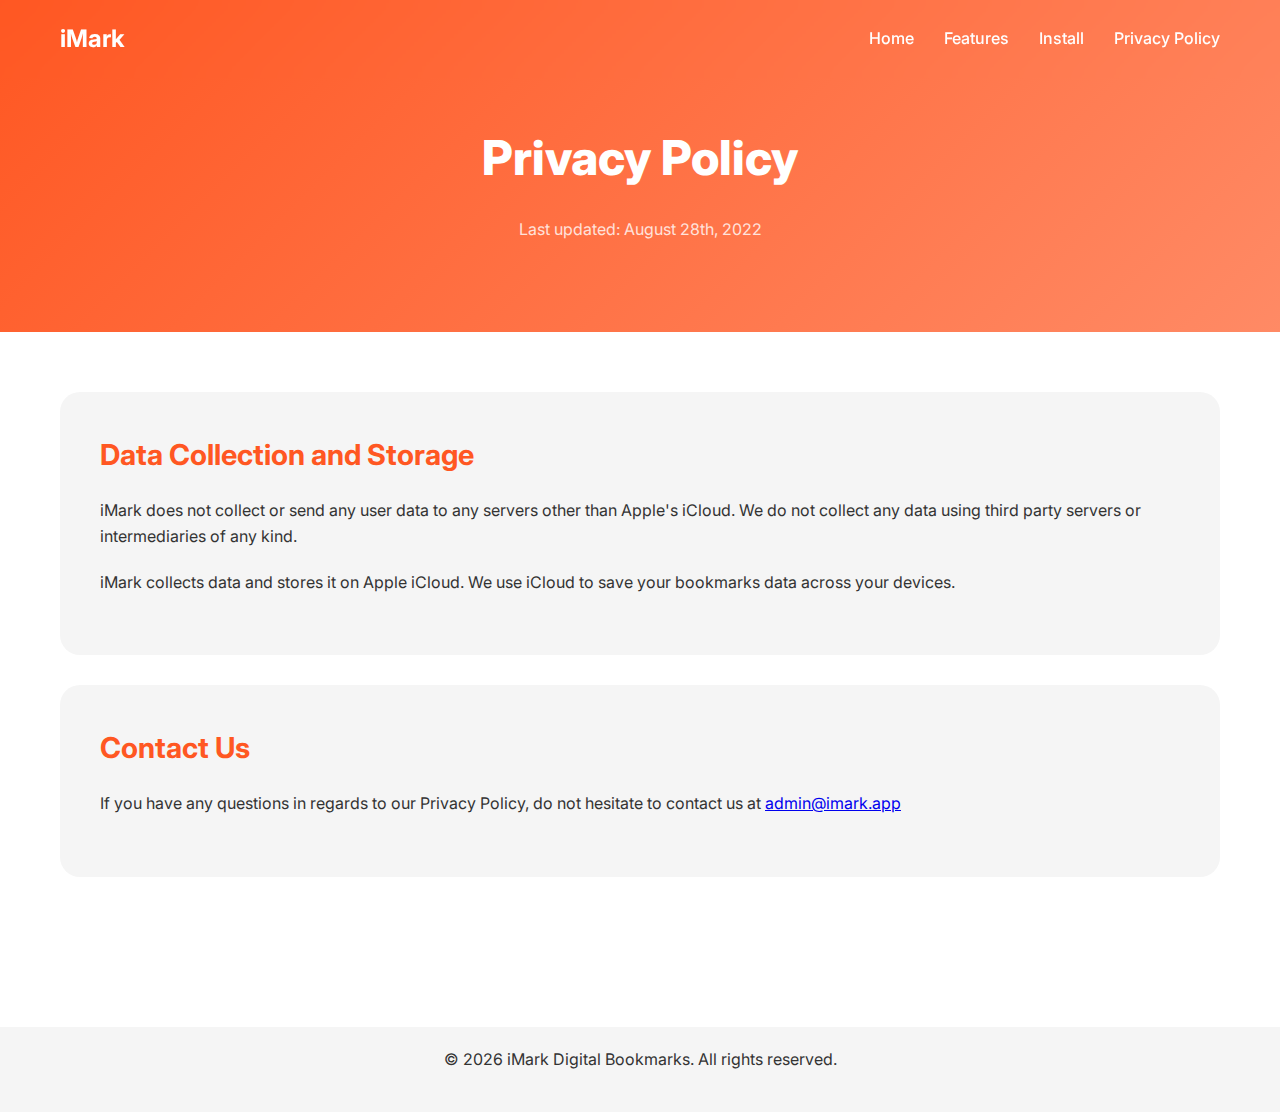
==== privacy-policy.html @ 892e3317 "New Design  text updated" ====
<!DOCTYPE html>
<html lang="en">
<head>
    <meta charset="UTF-8">
    <meta name="viewport" content="width=device-width, initial-scale=1.0">
    <title>Privacy Policy - iMark Digital Bookmarks</title>
    <style>
        :root {
            --primary-color: #ff5722;
            --secondary-color: #ff8a65;
            --background-color: #ffffff;
            --text-color: #333333;
            --card-bg: #f5f5f5;
        }
        @media (prefers-color-scheme: dark) {
            :root {
                --background-color: #1a0d00;
                --text-color: #ffffff;
                --card-bg: #2a1500;
            }
        }
        * {
            margin: 0;
            padding: 0;
            box-sizing: border-box;
        }
        body {
            font-family: 'Inter', -apple-system, system-ui, BlinkMacSystemFont, "Segoe UI", Roboto, "Helvetica Neue", Arial, sans-serif;
            background-color: var(--background-color);
            color: var(--text-color);
            line-height: 1.6;
            transition: background-color 0.3s ease, color 0.3s ease;
        }
        .container {
            max-width: 1200px;
            margin: 0 auto;
            padding: 0 20px;
        }
        header {
            padding: 20px 0;
            position: fixed;
            width: 100%;
            top: 0;
            background-color: rgba(var(--background-color-rgb), 0.8);
            backdrop-filter: blur(10px);
            z-index: 1000;
            transition: background-color 0.3s ease;
        }
        nav {
            display: flex;
            justify-content: space-between;
            align-items: center;
        }
        .logo {
            font-size: 1.5rem;
            font-weight: 700;
            text-decoration: none;
        }
        nav ul {
            display: flex;
            list-style: none;
        }
        nav ul li {
            margin-left: 30px;
        }
        nav a {
            color: white;
            text-decoration: none;
            font-size: 1rem;
            font-weight: 500;
            transition: color 0.3s ease;
        }
        nav a:hover {
            color: black;
        }
        .privacy-hero {
            background: linear-gradient(135deg, var(--primary-color), var(--secondary-color));
            color: white;
            padding: 120px 0 60px;
            text-align: center;
        }
        .privacy-content {
            padding: 60px 0;
        }
        h1 {
            font-size: 3rem;
            font-weight: 800;
            margin-bottom: 20px;
        }
        .date {
            font-size: 1rem;
            opacity: 0.8;
            margin-bottom: 30px;
        }
        .policy-card {
            background-color: var(--card-bg);
            border-radius: 20px;
            padding: 40px;
            margin-bottom: 30px;
        }
        .policy-card h2 {
            color: var(--primary-color);
            margin-bottom: 20px;
            font-size: 1.8rem;
        }
        p {
            margin-bottom: 20px;
        }
        footer {
            background-color: var(--card-bg);
            color: var(--text-color);
            padding: 20px 0;
            text-align: center;
            margin-top: 60px;
        }
        @media (max-width: 768px) {
            h1 {
                font-size: 2.5rem;
            }
            .policy-card {
                padding: 30px;
            }
        }
    </style>
    <link href="https://fonts.googleapis.com/css2?family=Inter:wght@400;500;600;700;800&display=swap" rel="stylesheet">
</head>
<body>
    <header>
        <div class="container">
            <nav>
                <a href="./" class="logo">iMark</a>
                <ul>
                    <li><a href="./">Home</a></li>
                    <li><a href="./#features">Features</a></li>
                    <li><a href="./#download">Install</a></li>
                    <li><a href="privacy-policy">Privacy Policy</a></li>
                </ul>
            </nav>
        </div>
    </header>

    <main>
        <section class="privacy-hero">
            <div class="container">
                <h1>Privacy Policy</h1>
                <p class="date">Last updated: August 28th, 2022</p>
            </div>
        </section>

        <section class="privacy-content">
            <div class="container">
                <div class="policy-card">
                    <h2>Data Collection and Storage</h2>
                    <p>iMark does not collect or send any user data to any servers other than Apple's iCloud. We do not collect any data using third party servers or intermediaries of any kind.</p>
                    <p>iMark collects data and stores it on Apple iCloud. We use iCloud to save your bookmarks data across your devices.</p>
                </div>

                <div class="policy-card">
                    <h2>Contact Us</h2>
                    <p>If you have any questions in regards to our Privacy Policy, do not hesitate to contact us at <a href="mailto:admin@imark.app">admin@imark.app</a></p>
                </div>
            </div>
        </section>
    </main>

    <footer>
        <div class="container">
            <p>&copy; <span id="year">2024</span> iMark Digital Bookmarks. All rights reserved.</p>
        </div>
    </footer>
    <script>
        document.addEventListener('DOMContentLoaded', function () {
            document.getElementById('year').textContent = new Date().getFullYear();
        });
    </script>
</body>
</html>
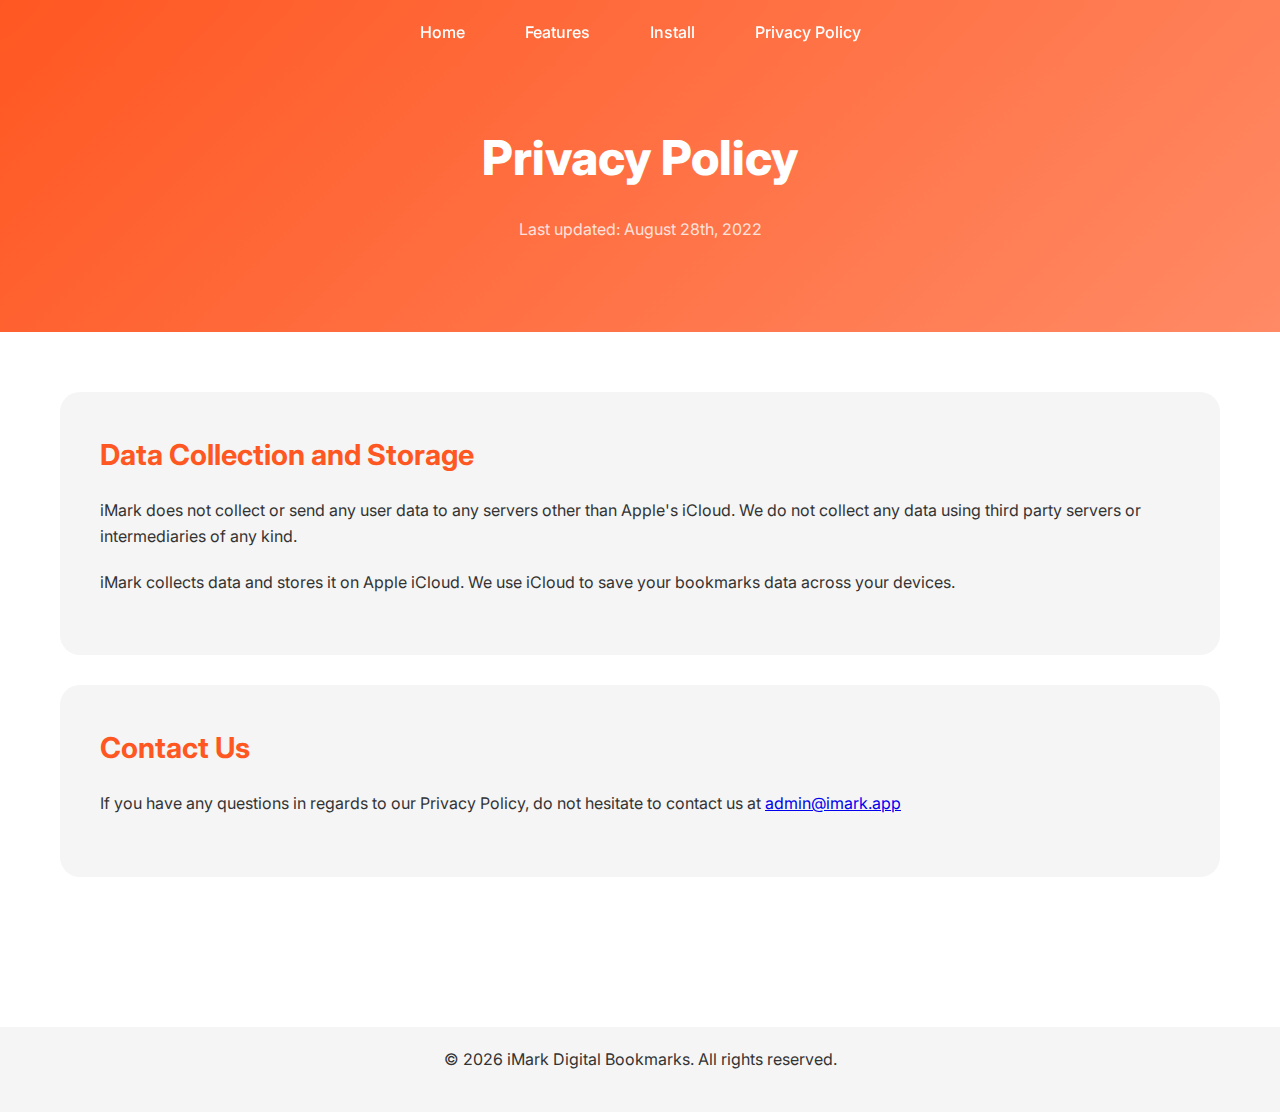
==== commit 6cfc8483: "Responsive Nav Bar" ====
--- a/privacy-policy.html
+++ b/privacy-policy.html
@@ -48,8 +48,9 @@
         }
         nav {
             display: flex;
-            justify-content: space-between;
+            justify-content: space-around;
             align-items: center;
+            text-align: center;
         }
         .logo {
             font-size: 1.5rem;
@@ -61,7 +62,7 @@
             list-style: none;
         }
         nav ul li {
-            margin-left: 30px;
+            margin: 0px 30px;
         }
         nav a {
             color: white;
@@ -128,7 +129,6 @@
     <header>
         <div class="container">
             <nav>
-                <a href="./" class="logo">iMark</a>
                 <ul>
                     <li><a href="./">Home</a></li>
                     <li><a href="./#features">Features</a></li>
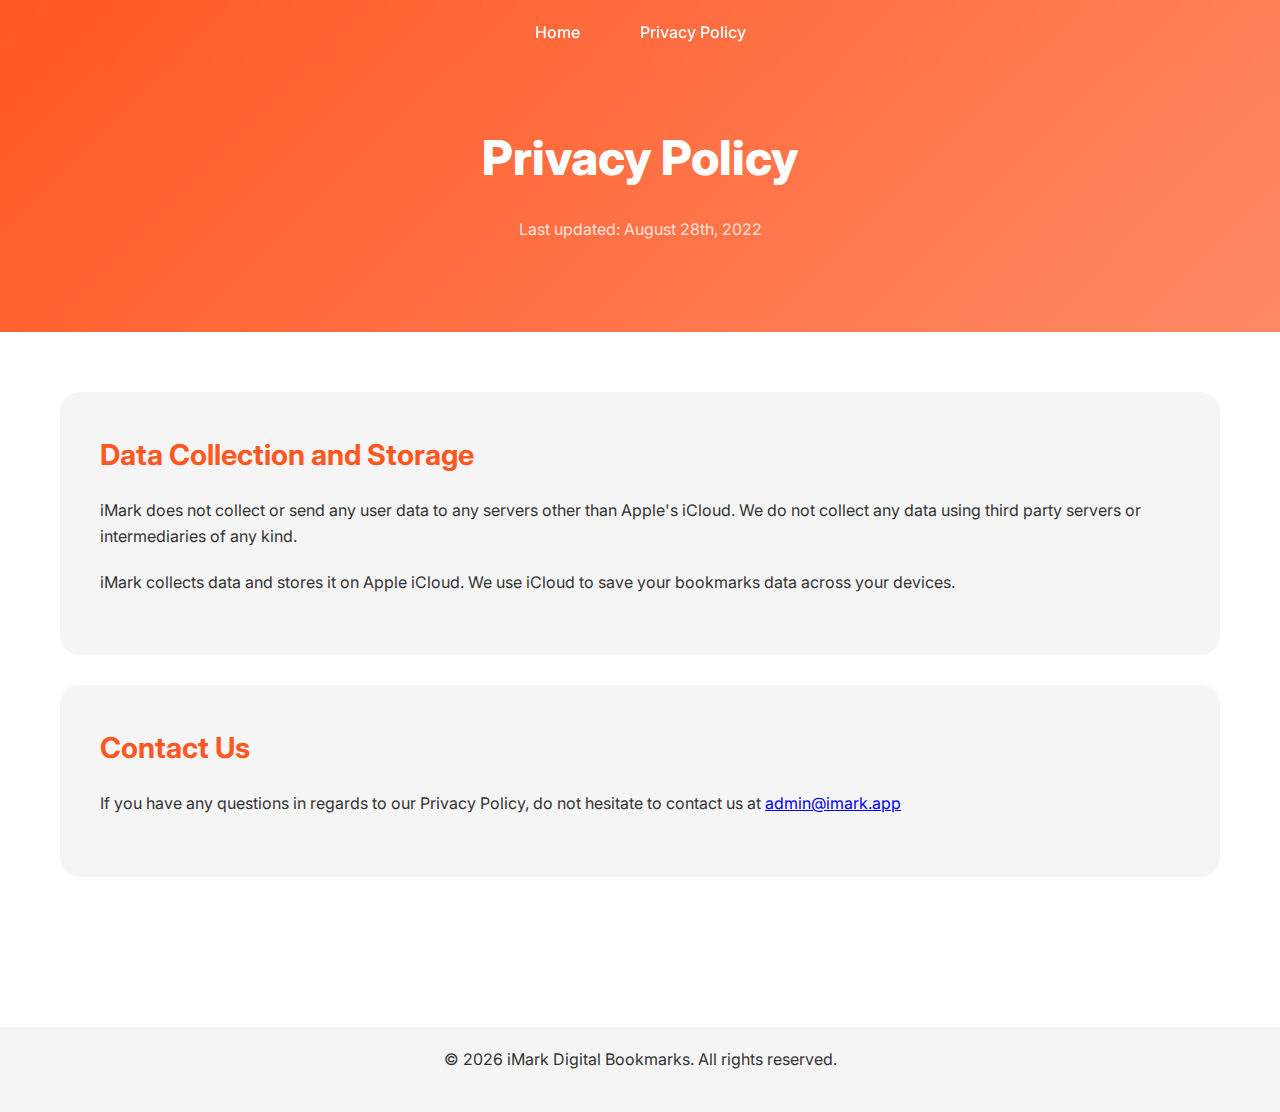
==== commit ffbe8aa8: "Remove unused nav bar buttons" ====
--- a/privacy-policy.html
+++ b/privacy-policy.html
@@ -131,8 +131,6 @@
             <nav>
                 <ul>
                     <li><a href="./">Home</a></li>
-                    <li><a href="./#features">Features</a></li>
-                    <li><a href="./#download">Install</a></li>
                     <li><a href="privacy-policy">Privacy Policy</a></li>
                 </ul>
             </nav>
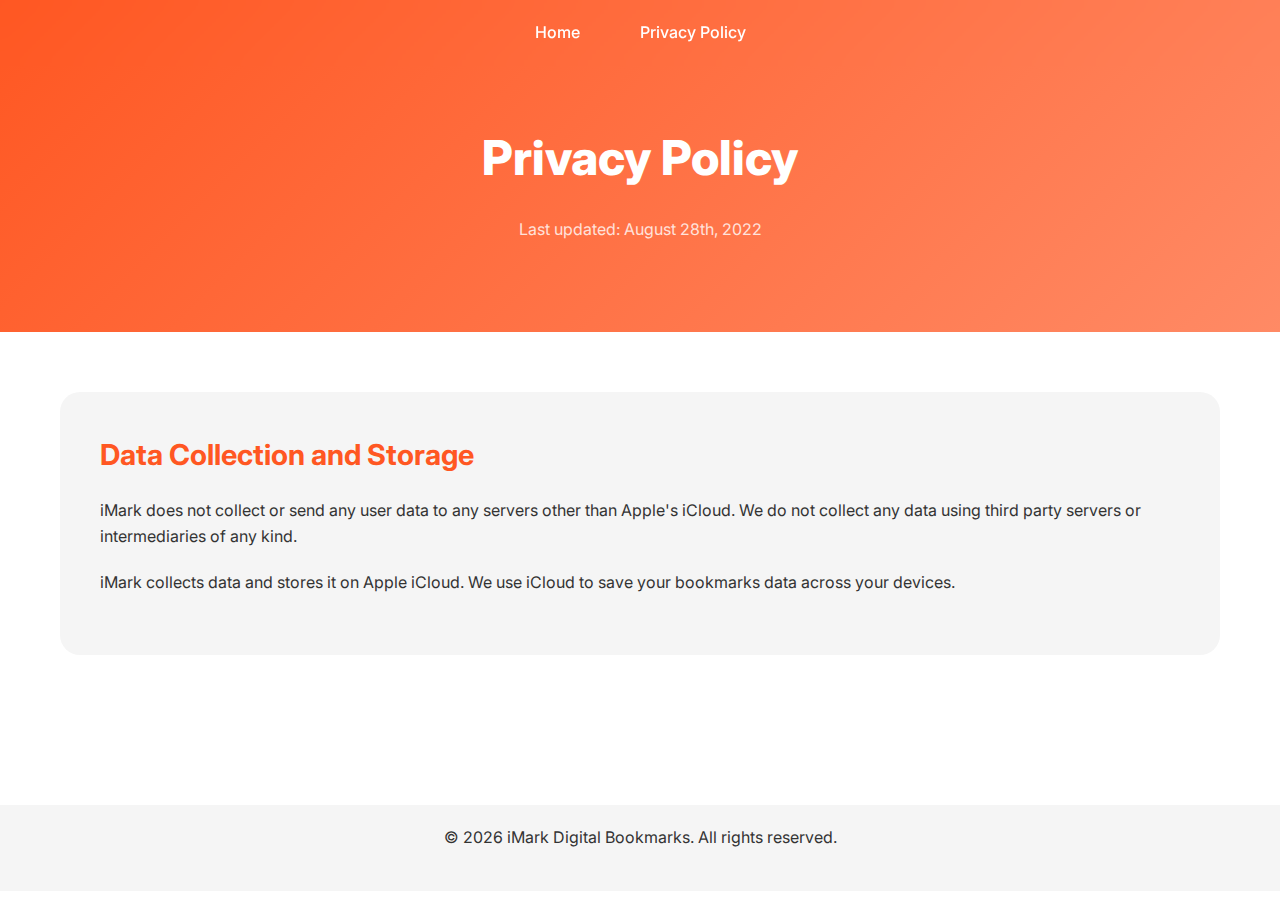
==== commit 1671d2c7: "Update privacy-policy.html" ====
--- a/privacy-policy.html
+++ b/privacy-policy.html
@@ -153,10 +153,10 @@
                     <p>iMark collects data and stores it on Apple iCloud. We use iCloud to save your bookmarks data across your devices.</p>
                 </div>
 
-                <div class="policy-card">
+<!--                 <div class="policy-card">
                     <h2>Contact Us</h2>
                     <p>If you have any questions in regards to our Privacy Policy, do not hesitate to contact us at <a href="mailto:admin@imark.app">admin@imark.app</a></p>
-                </div>
+                </div> -->
             </div>
         </section>
     </main>
